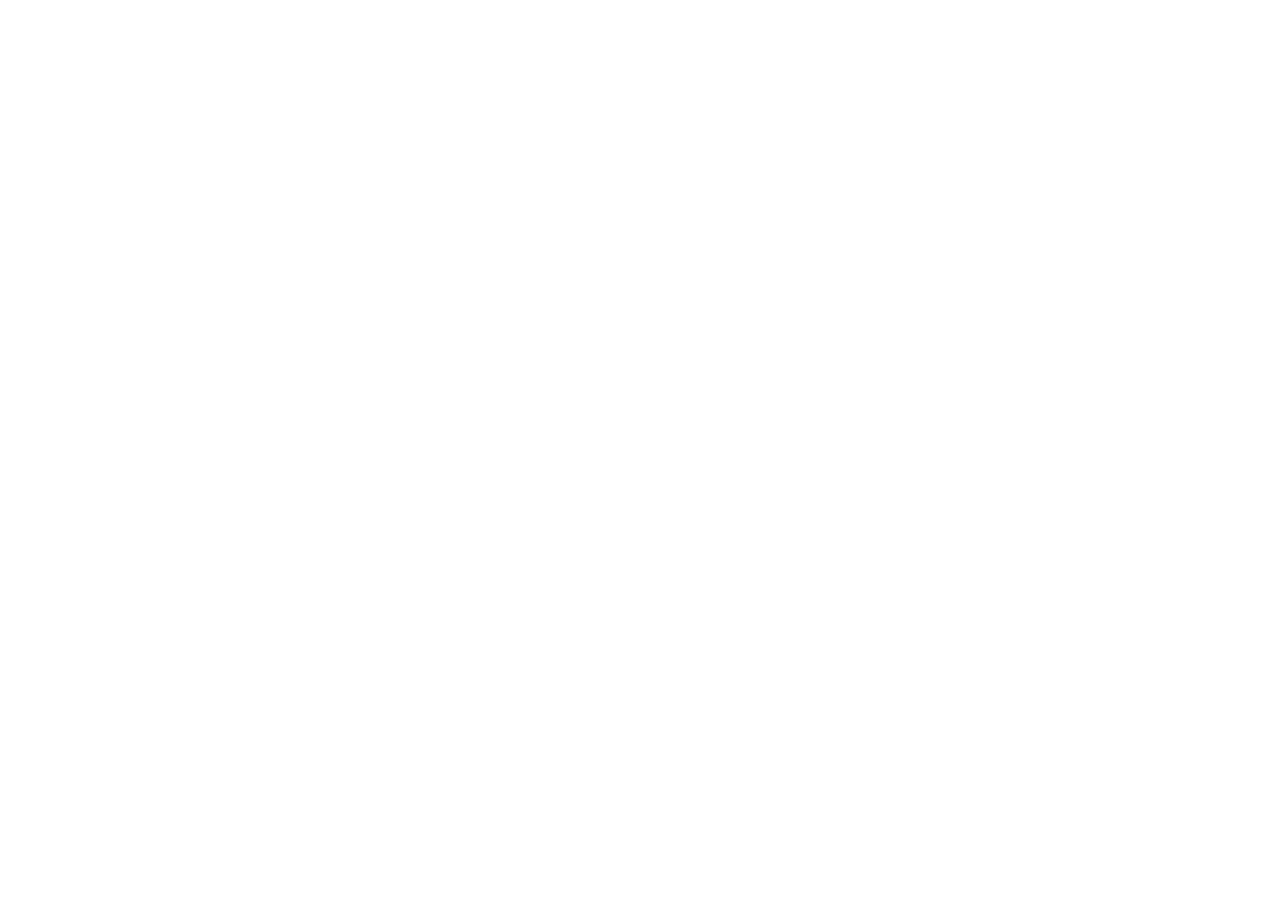
==== index.html @ 3f33c0f6 "Add files via upload" ====
<!DOCTYPE html>
<html lang="en">
<head>
  <meta charset="UTF-8">
  <meta name="viewport" content="width=device-width, initial-scale=1.0">
  <title>Simulação de Ataque de Engenharia Social</title>
  <link rel="stylesheet" href="style.css">
</head>
<!-- Google tag (gtag.js) -->
<script async src="https://www.googletagmanager.com/gtag/js?id=G-26PCE1FQ02"></script>
<script>
  window.dataLayer = window.dataLayer || [];
  function gtag(){dataLayer.push(arguments);}
  gtag('js', new Date());

  gtag('config', 'G-26PCE1FQ02');
</script>
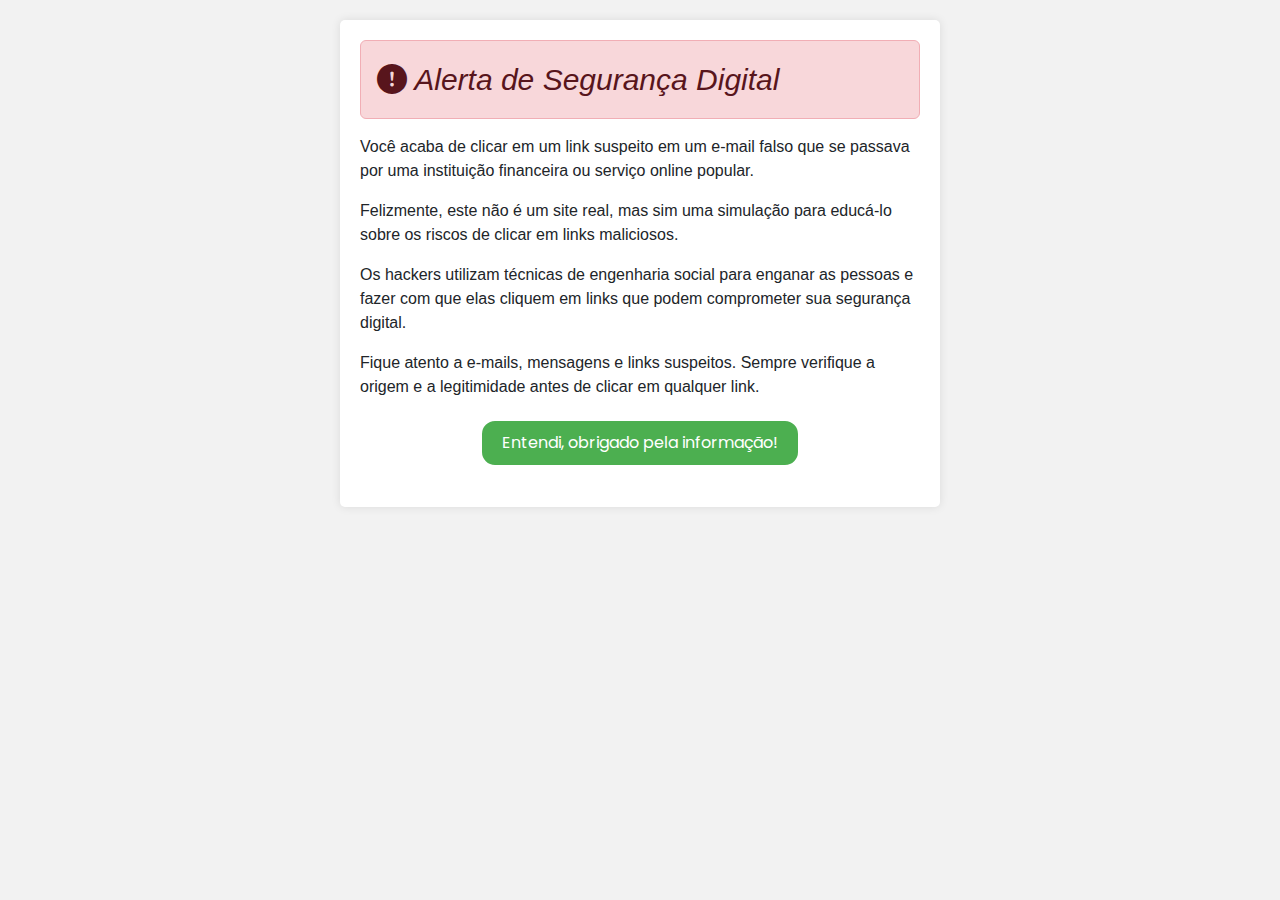
==== commit 900f40d3: "Add files via upload" ====
--- a/index.html
+++ b/index.html
@@ -3,8 +3,12 @@
 <head>
   <meta charset="UTF-8">
   <meta name="viewport" content="width=device-width, initial-scale=1.0">
+  <link href="https://fonts.googleapis.com/css2?family=Poppins:wght@500;700&display=swap" rel="stylesheet">
+  <script src="https://cdn.jsdelivr.net/npm/bootstrap@5.3.3/dist/js/bootstrap.bundle.min.js" integrity="sha384-YvpcrYf0tY3lHB60NNkmXc5s9fDVZLESaAA55NDzOxhy9GkcIdslK1eN7N6jIeHz" crossorigin="anonymous"></script>
+  <link rel="stylesheet" href="https://cdn.jsdelivr.net/npm/bootstrap-icons@1.11.3/font/bootstrap-icons.min.css">
+  <link href="https://cdn.jsdelivr.net/npm/bootstrap@5.3.3/dist/css/bootstrap.min.css" rel="stylesheet" integrity="sha384-QWTKZyjpPEjISv5WaRU9OFeRpok6YctnYmDr5pNlyT2bRjXh0JMhjY6hW+ALEwIH" crossorigin="anonymous">
+  <link rel="stylesheet" href="style.css">
   <title>Simulação de Ataque de Engenharia Social</title>
-  <link rel="stylesheet" href="style.css">
 </head>
 <!-- Google tag (gtag.js) -->
 <script async src="https://www.googletagmanager.com/gtag/js?id=G-26PCE1FQ02"></script>
@@ -14,4 +18,18 @@
   gtag('js', new Date());
 
   gtag('config', 'G-26PCE1FQ02');
-</script>+</script>
+<body>
+    <div class="container">
+        <div class="alert alert-danger" role="alert">
+            <i class="bi bi-exclamation-circle-fill"  style="font-size: 30px; "> Alerta de Segurança Digital</i> 
+        </div>
+      <p>Você acaba de clicar em um link suspeito em um e-mail falso que se passava por uma instituição financeira ou serviço online popular.</p>
+      <p>Felizmente, este não é um site real, mas sim uma simulação para educá-lo sobre os riscos de clicar em links maliciosos.</p>
+      <p>Os hackers utilizam técnicas de engenharia social para enganar as pessoas e fazer com que elas cliquem em links que podem comprometer sua segurança digital.</p>
+      <p>Fique atento a e-mails, mensagens e links suspeitos. Sempre verifique a origem e a legitimidade antes de clicar em qualquer link.</p>
+      <button class="button" onclick="closeWindow()">Entendi, obrigado pela informação!</button>
+    </div>  
+      <script src="script.js"></script>
+</body>
+</html>--- a/style.css
+++ b/style.css
@@ -0,0 +1,32 @@
+body {
+    font-family: Arial, sans-serif;
+    background-color: #f2f2f2;
+    padding: 20px;
+  }
+  .container {
+    background-color: white;
+    padding: 20px;
+    border-radius: 5px;
+    box-shadow: 0 0 10px rgba(0,0,0,0.1);
+    max-width: 600px;
+    margin: 0 auto;
+  }
+ 
+  p {
+    line-height: 1.5;
+  }
+  .button {
+    background-color: #4CAF50;
+    color: white;
+    padding: 10px 20px;
+    border: 2px solid;
+    border-radius: 15px;
+    cursor: pointer;
+    display: block;
+    margin: 20px auto;
+    font-family: 'Poppins', sans-serif;
+    font-size: 16px;
+  }
+  .button:hover {
+    background-color: #45a049;
+  }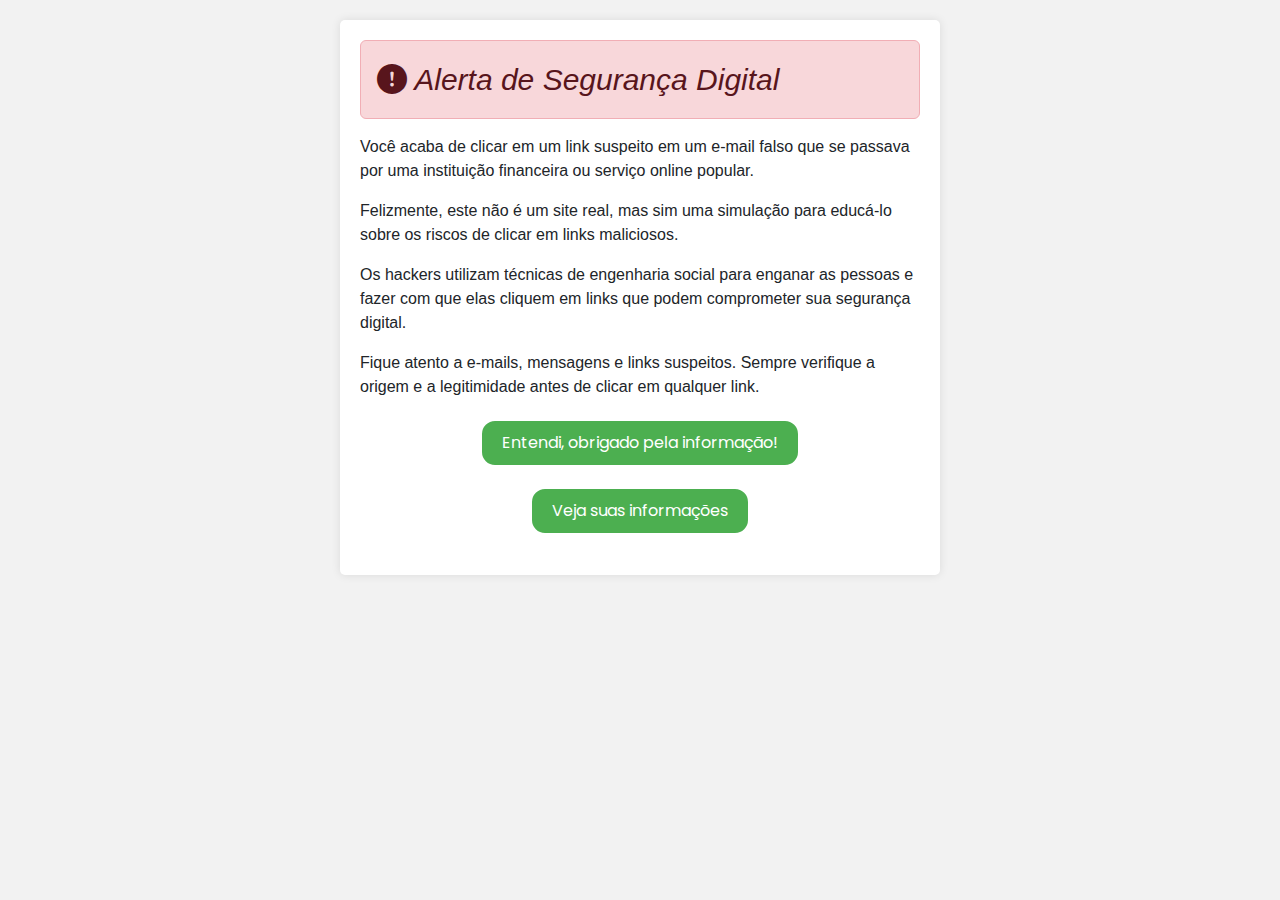
==== commit 361a1f60: "Add files via upload" ====
--- a/index.html
+++ b/index.html
@@ -29,7 +29,21 @@
       <p>Os hackers utilizam técnicas de engenharia social para enganar as pessoas e fazer com que elas cliquem em links que podem comprometer sua segurança digital.</p>
       <p>Fique atento a e-mails, mensagens e links suspeitos. Sempre verifique a origem e a legitimidade antes de clicar em qualquer link.</p>
       <button class="button" onclick="closeWindow()">Entendi, obrigado pela informação!</button>
+      <button class="button" onclick="location.href='ip.html'">Veja suas informações</button>
     </div>  
-      <script src="script.js"></script>
+    <br>
+    <br>
+    
+    <!--
+    <div class="container">
+       <div class="info-box">
+        <h2>Suas informações</h2>
+        <p>IP Address: <span id="ip-address"></span></p>
+        <p>ISP: <span id="isp"></span></p>
+        <p>País: <span id="country"></span></p>
+        <p>Região: <span id="region"></span></p>
+        <p>Cidade: <span id="city"></span></p>
+      </div> -->
+    <script src="script.js"></script>
 </body>
 </html>--- a/style.css
+++ b/style.css
@@ -16,6 +16,8 @@
     line-height: 1.5;
   }
   .button {
+    display: inline-block;
+    margin: 10px;
     background-color: #4CAF50;
     color: white;
     padding: 10px 20px;
@@ -29,4 +31,8 @@
   }
   .button:hover {
     background-color: #45a049;
+  }
+
+  span{
+    font-weight: bold;
   }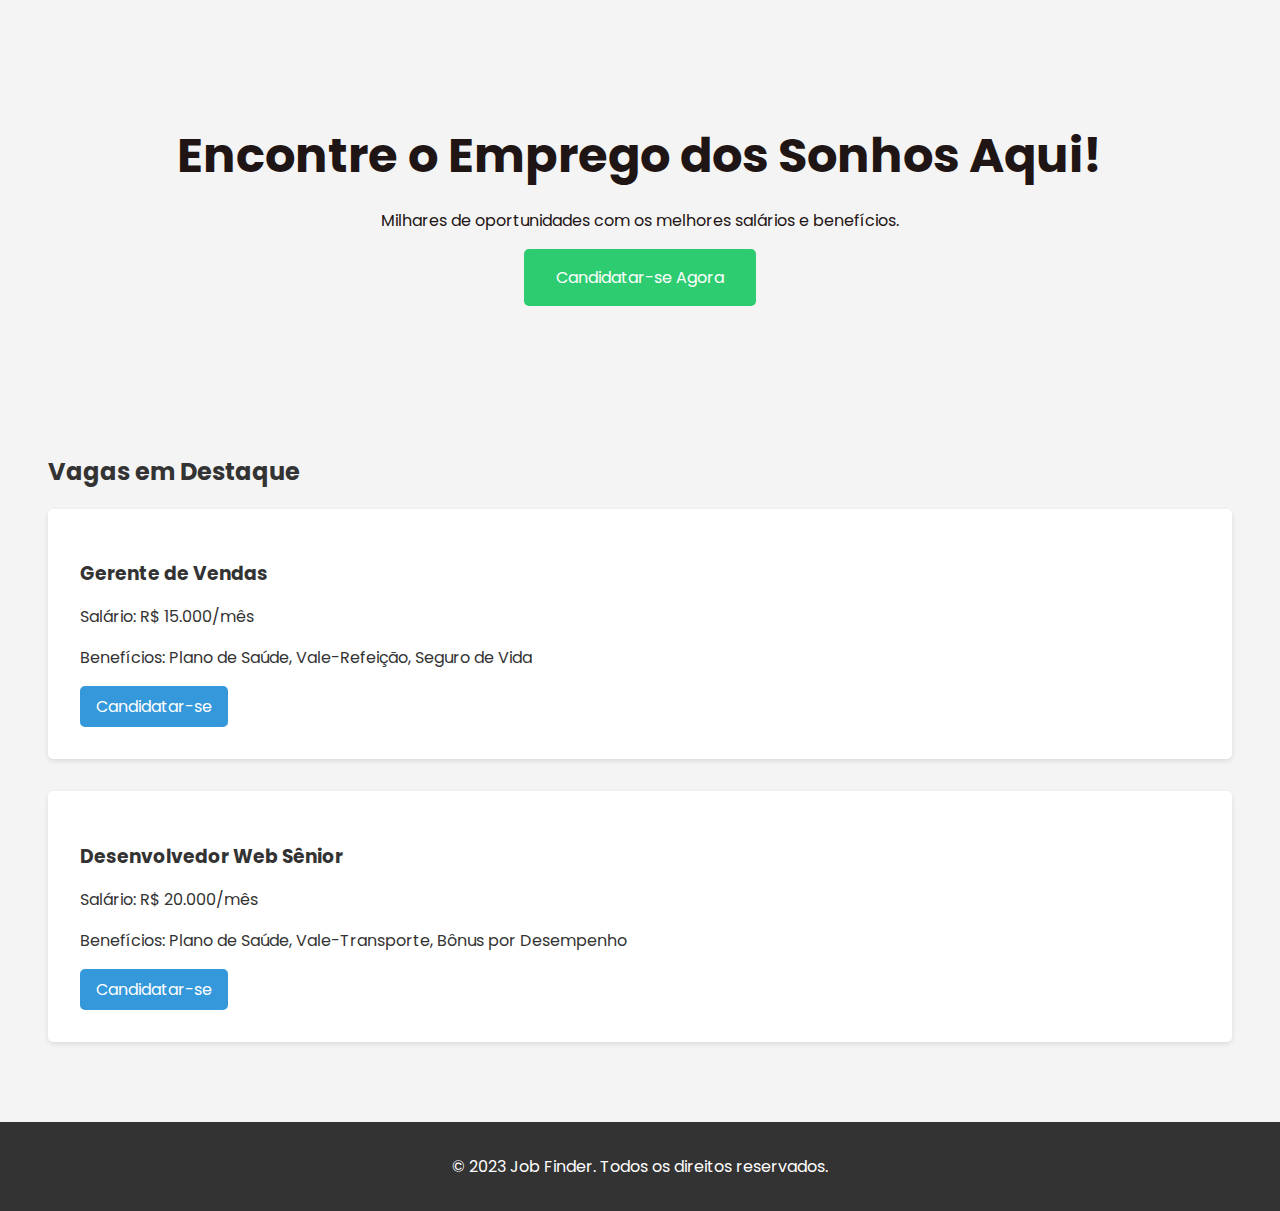
==== commit 3b0de5a8: "Add files via upload" ====
--- a/index.html
+++ b/index.html
@@ -4,46 +4,169 @@
   <meta charset="UTF-8">
   <meta name="viewport" content="width=device-width, initial-scale=1.0">
   <link href="https://fonts.googleapis.com/css2?family=Poppins:wght@500;700&display=swap" rel="stylesheet">
-  <script src="https://cdn.jsdelivr.net/npm/bootstrap@5.3.3/dist/js/bootstrap.bundle.min.js" integrity="sha384-YvpcrYf0tY3lHB60NNkmXc5s9fDVZLESaAA55NDzOxhy9GkcIdslK1eN7N6jIeHz" crossorigin="anonymous"></script>
-  <link rel="stylesheet" href="https://cdn.jsdelivr.net/npm/bootstrap-icons@1.11.3/font/bootstrap-icons.min.css">
-  <link href="https://cdn.jsdelivr.net/npm/bootstrap@5.3.3/dist/css/bootstrap.min.css" rel="stylesheet" integrity="sha384-QWTKZyjpPEjISv5WaRU9OFeRpok6YctnYmDr5pNlyT2bRjXh0JMhjY6hW+ALEwIH" crossorigin="anonymous">
-  <link rel="stylesheet" href="style.css">
-  <title>Simulação de Ataque de Engenharia Social</title>
+  <title>Job Finder - Emprego dos Sonhos</title>
+  
+  <style>
+    /* Estilização Geral */
+    body {
+      font-family: 'Arial', sans-serif;
+      margin: 0;
+      background-color: #f4f4f4;
+      color: #333;
+    }
+
+    a {
+      text-decoration: none;
+      color: #3498db;
+      transition: color 0.3s ease;
+    }
+
+    a:hover {
+      color: #cfdae2;
+    }
+
+    h2,h3,p{
+      font-family: 'Poppins', sans-serif;
+    }
+
+
+
+    
+nav{
+    display: flex;
+    align-items: center;
+    justify-content: space-between;
+  }
+  
+  nav ul li{
+      display: inline-block;
+  }
+  
+  nav ul li a{
+      padding: 10px 20px ;
+      border-radius: 20px;
+      text-decoration: none;
+      font-size: 1em;
+      transition: 0.6s;
+      color: white;
+  }
+  
+  nav ul li a:hover{
+      background-color: #cccccc8a;
+  }
+  
+  .menu2{
+    position: absolute;
+    left: 55%;
+    width: 70%;
+    font-family: 'Montserrat', sans-serif;
+  }
+
+  .menu {
+      position: absolute;
+      left: 65%;
+      width: 70%;
+      font-family: 'Montserrat', sans-serif;
+  }
+
+    /* Seção Hero */
+    .hero {
+      background-image: url('https://images.unsplash.com/photo-1551836022-d5d88e48d8e7?ixlib=rb-4.0.3&ixid=M3wxMjA3fDB8MHxwaG90by1wYWdlfHx8fGVufDB8fHx8fA%3D%3D&auto=format&fit=crop&w=1470&q=80'); /* Substitua pela URL da sua imagem */
+      background-size: cover;
+      background-position: center;
+      text-align: center;
+      padding: 5rem 0;
+      color: #1f1515;
+      font-family: 'Poppins', sans-serif;
+    }
+
+    .hero h2 {
+      font-size: 3rem;
+      margin-bottom: 1rem;
+    }
+
+    .cta {
+      display: inline-block;
+      background-color: #2ecc71;
+      color: #fff;
+      padding: 1rem 2rem;
+      border-radius: 5px;
+      transition: background-color 0.3s ease;
+    }
+
+    .cta:hover {
+      background-color: #27ae60;
+    }
+
+    /* Seção Vagas em Destaque */
+    .featured-jobs {
+      padding: 3rem;
+    }
+
+    .job-listing {
+      background-color: #fff;
+      padding: 2rem;
+      margin-bottom: 2rem;
+      border-radius: 5px;
+      box-shadow: 0 2px 5px rgba(0, 0, 0, 0.1);
+    }
+
+    .job-listing h3 {
+      margin-bottom: 1rem;
+    }
+
+    .apply-btn {
+      display: inline-block;
+      background-color: #3498db;
+      color: #fff;
+      padding: 0.5rem 1rem;
+      font-family: 'Poppins', sans-serif;
+      border-radius: 5px;
+      transition: background-color 0.3s ease;
+    }
+
+    .apply-btn:hover {
+      background-color: #2980b9;
+    }
+
+    /* Rodapé */
+    footer {
+      background-color: #333;
+      color: #fff;
+      text-align: center;
+      padding: 1rem 0;
+    }
+  </style>
 </head>
-<!-- Google tag (gtag.js) -->
-<script async src="https://www.googletagmanager.com/gtag/js?id=G-26PCE1FQ02"></script>
-<script>
-  window.dataLayer = window.dataLayer || [];
-  function gtag(){dataLayer.push(arguments);}
-  gtag('js', new Date());
+<body>
+  
 
-  gtag('config', 'G-26PCE1FQ02');
-</script>
-<body>
-    <div class="container">
-        <div class="alert alert-danger" role="alert">
-            <i class="bi bi-exclamation-circle-fill"  style="font-size: 30px; "> Alerta de Segurança Digital</i> 
-        </div>
-      <p>Você acaba de clicar em um link suspeito em um e-mail falso que se passava por uma instituição financeira ou serviço online popular.</p>
-      <p>Felizmente, este não é um site real, mas sim uma simulação para educá-lo sobre os riscos de clicar em links maliciosos.</p>
-      <p>Os hackers utilizam técnicas de engenharia social para enganar as pessoas e fazer com que elas cliquem em links que podem comprometer sua segurança digital.</p>
-      <p>Fique atento a e-mails, mensagens e links suspeitos. Sempre verifique a origem e a legitimidade antes de clicar em qualquer link.</p>
-      <button class="button" onclick="closeWindow()">Entendi, obrigado pela informação!</button>
-      <button class="button" onclick="location.href='ip.html'">Veja suas informações</button>
-    </div>  
-    <br>
-    <br>
-    
-    <!--
-    <div class="container">
-       <div class="info-box">
-        <h2>Suas informações</h2>
-        <p>IP Address: <span id="ip-address"></span></p>
-        <p>ISP: <span id="isp"></span></p>
-        <p>País: <span id="country"></span></p>
-        <p>Região: <span id="region"></span></p>
-        <p>Cidade: <span id="city"></span></p>
-      </div> -->
-    <script src="script.js"></script>
+  <main>
+    <section class="hero">
+      <h2>Encontre o Emprego dos Sonhos Aqui!</h2>
+      <p>Milhares de oportunidades com os melhores salários e benefícios.</p>
+      <a href="site2.html" class="cta">Candidatar-se Agora</a>
+    </section>
+
+    <section class="featured-jobs">
+      <h2>Vagas em Destaque</h2>
+      <div class="job-listing">
+        <h3>Gerente de Vendas</h3>
+        <p>Salário: R$ 15.000/mês</p>
+        <p>Benefícios: Plano de Saúde, Vale-Refeição, Seguro de Vida</p>
+        <a href="#" class="apply-btn">Candidatar-se</a>
+      </div>
+      <div class="job-listing">
+        <h3>Desenvolvedor Web Sênior</h3>
+        <p>Salário: R$ 20.000/mês</p>
+        <p>Benefícios: Plano de Saúde, Vale-Transporte, Bônus por Desempenho</p>
+        <a href="site2.html" class="apply-btn">Candidatar-se</a>
+      </div>
+    </section>
+  </main>
+
+  <footer>
+    <p>&copy; 2023 Job Finder. Todos os direitos reservados.</p>
+  </footer>
 </body>
 </html>